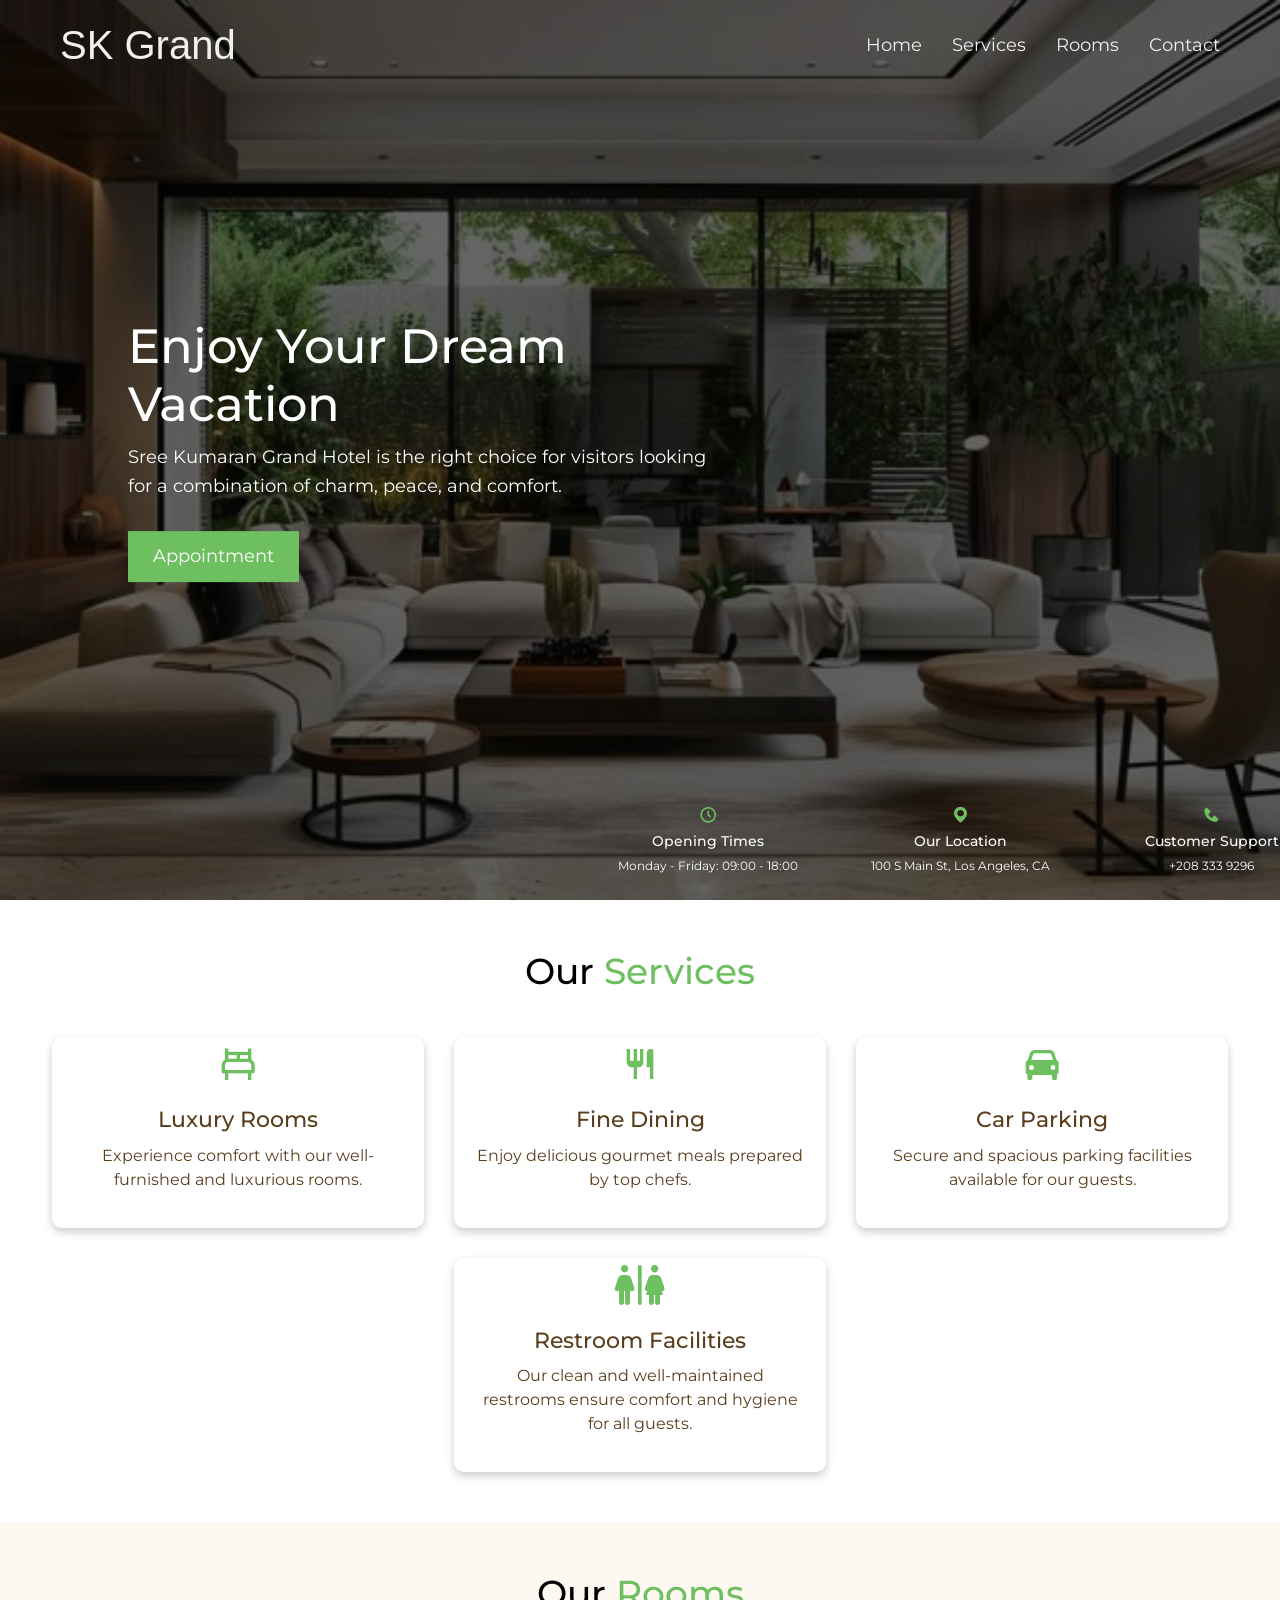
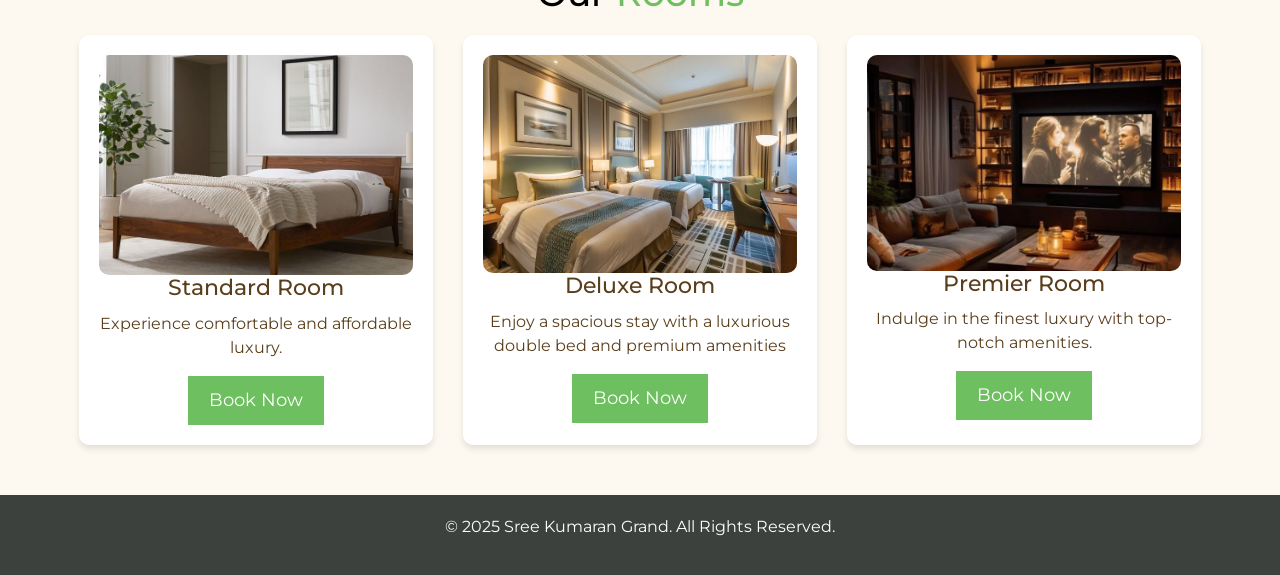
==== index.html @ 03054650 "Update and rename hotel.html to index.html" ====
<!DOCTYPE html><html lang="en">
<head>
    <meta charset="UTF-8">
    <meta name="viewport" content="width=device-width, initial-scale=1.0">
    <title>Sk grand Hotel</title>
    <link href="https://fonts.googleapis.com/css2?family=Montserrat:wght@100..900&display=swap" rel="stylesheet">
    <link rel="stylesheet" href="https://cdnjs.cloudflare.com/ajax/libs/font-awesome/6.0.0/css/all.min.css">
    <link href="https://cdn.jsdelivr.net/npm/bootstrap@5.3.2/dist/css/bootstrap.min.css" rel="stylesheet">
    <link href='https://unpkg.com/boxicons@2.1.4/css/boxicons.min.css' rel='stylesheet'>
    <link rel="stylesheet" href="hotel.css">
</head>
<body>
    
    <header>
       
        <nav>
            <div class="logo">
                <p>SK Grand</p>
            </div>
            <div class="menu-toggle">&#9776;</div>
            <div class="nav-links">
                <a href="#home">Home</a>
                <a href="#services">Services</a>
                <a href="#rooms">Rooms</a>
                <a href="#contact">Contact</a>
            </div>
        </nav>
        <script>
            
                document.addEventListener('DOMContentLoaded', function() {
                    const menuToggle = document.querySelector('.menu-toggle');
                    const navLinks = document.querySelector('.nav-links');
                    
                    menuToggle.addEventListener('click', function() {
                        navLinks.classList.toggle('active');
                        this.classList.toggle('active');
                    });
                    
                    // Close menu when clicking on a link (optional)
                    document.querySelectorAll('.nav-links a').forEach(link => {
                        link.addEventListener('click', () => {
                            navLinks.classList.remove('active');
                            menuToggle.classList.remove('active');
                        });
                    });
                });
                
            // Simple Image Carousel
            document.addEventListener("DOMContentLoaded", function() {
                const images = document.querySelectorAll(".carousel img");
                let currentIndex = 0;
                
                function showNextImage() {
                    images[currentIndex].classList.remove("active");
                    currentIndex = (currentIndex + 1) % images.length;
                    images[currentIndex].classList.add("active");
                }
                
                setInterval(showNextImage, 5000);
            });
        </script>
        
    </header>

    <section id="home">
        <div class="hero">
            <div class="carousel">
                <img src="vitral.jpeg" alt="Hotel View" class="active">
                <img src="home.jpeg" alt="Hotel Lobby">
                <img src="back.jpeg" alt="Hotel Backside">
            </div>
            <div class="hero-text">
                <h1>Enjoy Your Dream Vacation</h1>
                <p>Sree Kumaran Grand Hotel is the right choice for visitors looking for a combination of charm, peace, and comfort.</p>
                <button>Appointment</button>
            </div>
          
               
           
            </div>
        </div>
    </div>
</div>
  </section>
<section class="services" id="services">
    <h2> <span style="color: black;">Our</span> Services</h2> <br>
    <div class="service-container">
        <div class="service-box">
            <i class='bx bx-bed'></i>
            <h3>Luxury Rooms</h3>
            <p>Experience comfort with our well-furnished and luxurious rooms.</p>
        </div>
        <div class="service-box">
            <i class='bx bx-restaurant'></i>
            <h3>Fine Dining</h3>
            <p>Enjoy delicious gourmet meals prepared by top chefs.</p>
        </div>
        <div class="service-box">
            <i class='bx bxs-car'></i>
            <h3>Car Parking</h3>
            <p>Secure and spacious parking facilities available for our guests.</p>
        </div>
        <div class="service-box">
            <i class="fa-solid fa-restroom"></i>  
            <h3>Restroom Facilities</h3>  
            <p>Our clean and well-maintained restrooms ensure comfort and hygiene for all guests.</p>
            
        </div>
    </div>
</section>
<section id="rooms">
    <h2><span style="color: black;">Our</span> Rooms</h2>
    <div class="room-container">
        <div class="room">
            <img src="stand1.jpeg" alt="Standard Room">
            <h3>Standard Room</h3>
            <p>Experience comfortable and affordable luxury.</p>
            <a href="#" class="btn">Book Now</a>
        </div>
        <div class="room">
            <img src="2bed.jpeg" alt="Deluxe Room">
            <h3>Deluxe Room</h3>
            <p>Enjoy a spacious stay with a luxurious double bed and premium amenities</p>
            <a href="#" class="btn">Book Now</a>
        </div>
        <div class="room">
            <img src="pre.jpeg" alt="Premier Room">
            <h3>Premier Room</h3>
            <p>Indulge in the finest luxury with top-notch amenities.</p>
            <a href="#" class="btn">Book Now</a>
        </div>
    </div>
</section>

<footer>
    <div class="cards" id="contact">
        <div class="card-1">
            <i class='bx bx-time-five'></i>
            <h5>Opening Times</h5>
            <p>Monday - Friday: 09:00 - 18:00</p>
        </div>
        <div class="card-2">
            <i class='bx bxs-map'></i>
            <h5>Our Location</h5>
            <p>100 S Main St, Los Angeles, CA</p>
        </div>
        <div class="card-3">
            <i class='bx bxs-phone'></i>
            <h5>Customer Support</h5>
            <p>+208 333 9296</p>
        </div>
    </div>

    <p>&copy; 2025 Sree Kumaran Grand. All Rights Reserved.</p>
</footer>

</body>
</html>
---- hotel.css ----
/* General Styles */
@import url('https://fonts.cdnfonts.com/css/ananda-black');
body {
     overflow-x: hidden;
    width: 100%;
    font-family: 'Montserrat', sans-serif;
    margin: 0;
    padding: 0;
    color: #5a3e1b; /* Sandal Color */
    background: #fff; /* White Background */
}

/* Navbar */
header {
    position: fixed;
    top: 0;
    width: 100%;
    z-index: 1000;
    
    background: transparent; /* Make header background transparent */
    padding: 15px 0; /* Added padding to header */
}

nav {
    display: flex;
    align-items: center;
    justify-content: space-between;
    max-width: 1200px;
    margin: 0 auto;
    padding: 0 20px; /* Changed from 15px to 0 on top/bottom */
    width: 100%; /* Ensure nav takes full width */
}

.logo p {
    font-family: 'Ananda Black', sans-serif;
    color: #f0f0f0;
    font-size: 2.5rem;
    margin: 0;
    padding: 0;
}

.nav-links {
    display: flex;
    gap: 30px;
    margin-left: auto; /* Pushes nav links to the right */
}
.nav-links a {
    color: #f0f0f0;
    text-decoration: none;
    font-size: 1.1rem;
    position: relative;
    padding: 5px 0;
    transition: all 0.3s ease;
}

.nav-links a:hover {
    color: #6ebf5f;
}

.nav-links a::after {
    content: '';
    position: absolute;
    bottom: 0;
    left: 0;
    width: 0;
    height: 2px;
    background: #6ebf5f;
    transition: width 0.3s ease;
}

.nav-links a:hover::after {
    width: 100%;
}

.menu-toggle {
    display: none; /* Hidden by default on desktop */
    font-size: 2rem;
    cursor: pointer;
    color: #f0f0f0; /* Default color */
    transition: all 0.3s ease;
    padding: 5px 10px;
    border-radius: 4px;
}

/* Green color change when active */
.menu-toggle.active {
    color: #6ebf5f; /* Green color */
    background: rgba(110, 191, 95, 0.1); /* Light green background */
    transform: rotate(90deg);
}



/* Hero Section */
#home {
    position: relative;
    height: 100vh;
    margin-top:0px; /* Adjusted to prevent overlap with fixed header */
}

.hero {
    position: relative;
    width: 100%;
    height: 100%;
    overflow: hidden;
}

.carousel {
    position: relative;
    width: 100%;
    height: 100%;
}

.carousel img {
    width: 100%;
    height: 100%;
    object-fit: cover;
    position: absolute;
    top: 0;
    left: 0;
    opacity: 0;
    transition: opacity 1s ease-in-out;
}

.carousel img.active {
    opacity: 1;
}

.hero::after {
    content: "";
    position: absolute;
    top: 0;
    left: 0;
    width: 100%;
    height: 100%;
    background-color: rgba(0, 0, 0, 0.6); /* Darkens the hero section for contrast */
    pointer-events: none;
}

/* Hero Text */
.hero-text {
    position: absolute;
    top: 50%;
    left: 10%;
    transform: translateY(-50%);
    color: #fff;
    max-width: 600px;
    z-index: 1;
}

.hero h1 {
    font-size: 48px;
    margin-bottom: 10px;
}

.hero p {
    font-size: 18px;
    margin-bottom: 30px;
    line-height: 1.6;
}

button {
    background-color: #6ebf5f;
    color: white;
    font-family: 'Montserrat', sans-serif;
    font-size: 18px;
    padding: 12px 25px;
    border: none;
    border-radius: 0px;
    cursor: pointer;
    transition: all 0.3s ease;
}

button:hover {
    background-color: #56a84a;
    transform: translateY(-3px);
}

/* Cards Container */
.cards {
    display: flex;
    justify-content: space-between;
    gap: 5px;
    position: absolute;
    bottom: 0.5rem; /* Reset bottom so cards are not pushed out of view */
    left: 75%;
    transform: translateX(-50%);
    width: 70%;
    max-width: 750px;
    z-index: 2; /* Ensure cards appear above the hero section */
}

/* Individual Cards */
.card-1, .card-2, .card-3 {
    flex: 1;
    min-width: 150px;
    padding: 10px;
    border-radius: 0px;
    /* background: rgba(0, 0, 0, 0.3);
    backdrop-filter: blur(10px);
    box-shadow: 0 4px 6px rgba(0, 0, 0, 0.5); */
    color: #6ebf5f;
    position: relative;
    overflow: hidden;
}

/* Card Content Layout */
.card-content {
    display: flex;
    align-items: flex-start;
    gap: 20px;
}

/* Icon Styling */
i {
    font-size: 19px;
    color: #6ebf5f;
    flex-shrink: 0;
    position: relative;
    bottom: 0.8rem;
}

/* Text Content */
.card-text {
    flex: 1;
    text-align: left;
}

.cards h5 {
    margin: 0 0 10px 0;
    font-size: 0.85rem;
    color: #fff;
    line-height: 1.3;
    position: relative;
    bottom: 0.6rem;
}

.cards p {
    margin: 0;
    font-size: 0.75rem;
    color: #fff;
    line-height: 1;
    position: relative;
    bottom: 0.6rem;
}



/* Services Section */
.services {
    text-align: center;
    padding: 50px 20px;
}

h2 {
    font-size: 36px;
    margin-bottom: 20px;
    color: #6ebf5f;
}

.service-container {
    display: flex;
    justify-content: center;
    flex-wrap: wrap;
    gap: 20px;
}

.service-box {
    background: white;
    padding: 20px;
    border-radius: 10px;
    text-align: center;
    width: 250px;
    box-shadow: 0 4px 10px rgba(0, 0, 0, 0.2);
}

.service-box i {
    font-size: 40px;
    color: #6ebf5f;
    margin-bottom: 10px;
}

h3 {
    font-size: 22px;
    margin-bottom: 10px;
}

/* Button */
.btn {
    background: #6ebf5f; /* Light Green */
    color: white;
    padding: 10px 20px;
    text-decoration: none;
    border-radius: 0px;
    font-size: 18px;
    transition: 0.3s;
}

.btn:hover {
    background: #56a84a; /* Darker green on hover */
}

/* Rooms Section */
#rooms {
    padding: 50px;
    text-align: center;
    background: #fdf8f0;
    color: #5a3e1b;
}

.room-container {
    display: flex;
    justify-content: center;
    gap: 20px;
}

.room {
    background: white;
    padding: 20px;
    border-radius: 10px;
    width: 30%;
    box-shadow: 0px 4px 6px rgba(0, 0, 0, 0.1);
}

.room img {
    width: 100%;
    border-radius: 10px;
}

/* Footer */
footer {
    text-align: center;
    padding: 20px;
    background-color: #3d413d;
    color: white;
}



html {
    scroll-behavior: smooth;
  }
  

  

  
  /* Mobile View - Small Sidebar Menu */
@media (max-width: 768px) {
    /* Toggle Button - Always Visible */
    .menu-toggle {
        display: block;
        font-size: 2rem;
        cursor: pointer;
        color: #fff;
        transition: all 0.3s ease;
        padding: 10px;
        border-radius: 4px;
        position: fixed;
        top: 15px;
        right: 15px;
        z-index: 2000; /* Above everything */
    }

    /* Nav Links - Hidden Off-Screen by Default */
    .nav-links {
        position: fixed;
        top: 0;
       
        right: -200px; /* Start off-screen */
        width: 200px; /* Small sidebar width */
        height: 50vh;
        background-color: rgba(0, 0, 0, 0.9); /* Dark background */
        display: flex;
        flex-direction: column;
        align-items: center;
        justify-content: center;
        transition: right 0.3s ease-in-out;
        z-index: 1000;
    }

    /* Show Small Sidebar When Active */
    .nav-links.show {
        right: 0; /* Slide in */
    }

    /* Adjust Nav Link Styles */
    .nav-links a {
        color: white;
        font-size: 1.2rem;
        margin: 10px 0;
        text-decoration: none;
        transition: color 0.3s ease;
    }

    .nav-links a:hover {
        color: #6ebf5f;
    }

    /* Shrink Toggle Button When Menu is Open */
    .menu-toggle.active {
        background: rgba(255, 255, 255, 0.1);
        padding: 8px 12px;
        font-size: 1.8rem;
        transform: rotate(90deg);
    }
}


  
/* Ensure Mobile View Also Shows Cards in One Line */
@media (max-width: 768px) {
    .cards {
        display: flex;
        flex-wrap: nowrap; /* Keep side by side */
        gap: 5px;
        position: absolute; /* Allow for manual positioning */
        top: 33rem; /* Adjust this value to move the cards lower or higher */
        left: -1%; /* Adjust this value to move the cards left or right */
        transform: translateX(0); 
    }
    .card-1, .card-2, .card-3 {
        flex: 1 1 33%; /* Keep them equal in width */
    }
}


/* Default (Desktop) - Ensures proper layout on larger screens */
@media (min-width: 1024px) {
    .service-container, .room-container {
        display: flex;
        justify-content: center;
        flex-wrap: wrap;
        gap: 30px;
    }

    .service-box, .room {
        width: 30%;
        padding: 20px;
    }
}

/* Laptop (Medium Screens) */
@media (max-width: 1024px) {
    .service-container, .room-container {
        display: flex;
        flex-wrap: wrap;
        justify-content: center;
        gap: 20px;
    }

    .service-box, .room {
        width: 45%; /* Adjust width for a better fit */
        padding: 15px;
    }
}

/* Tablet (Smaller Screens) */
@media (max-width: 768px) {
    .service-container, .room-container {
        flex-direction: column;
        align-items: center;
        gap: 20px;
    }

    .service-box, .room {
        width: 80%;
        padding: 15px;
    }
}

/* Mobile (Very Small Screens) */
@media (max-width: 480px) {
    .service-container, .room-container {
        flex-direction: column;
        align-items: center;
        gap: 15px;
    }

    .service-box, .room {
        width: 90%; /* Make full width for small screens */
        padding: 10px;
    }
}
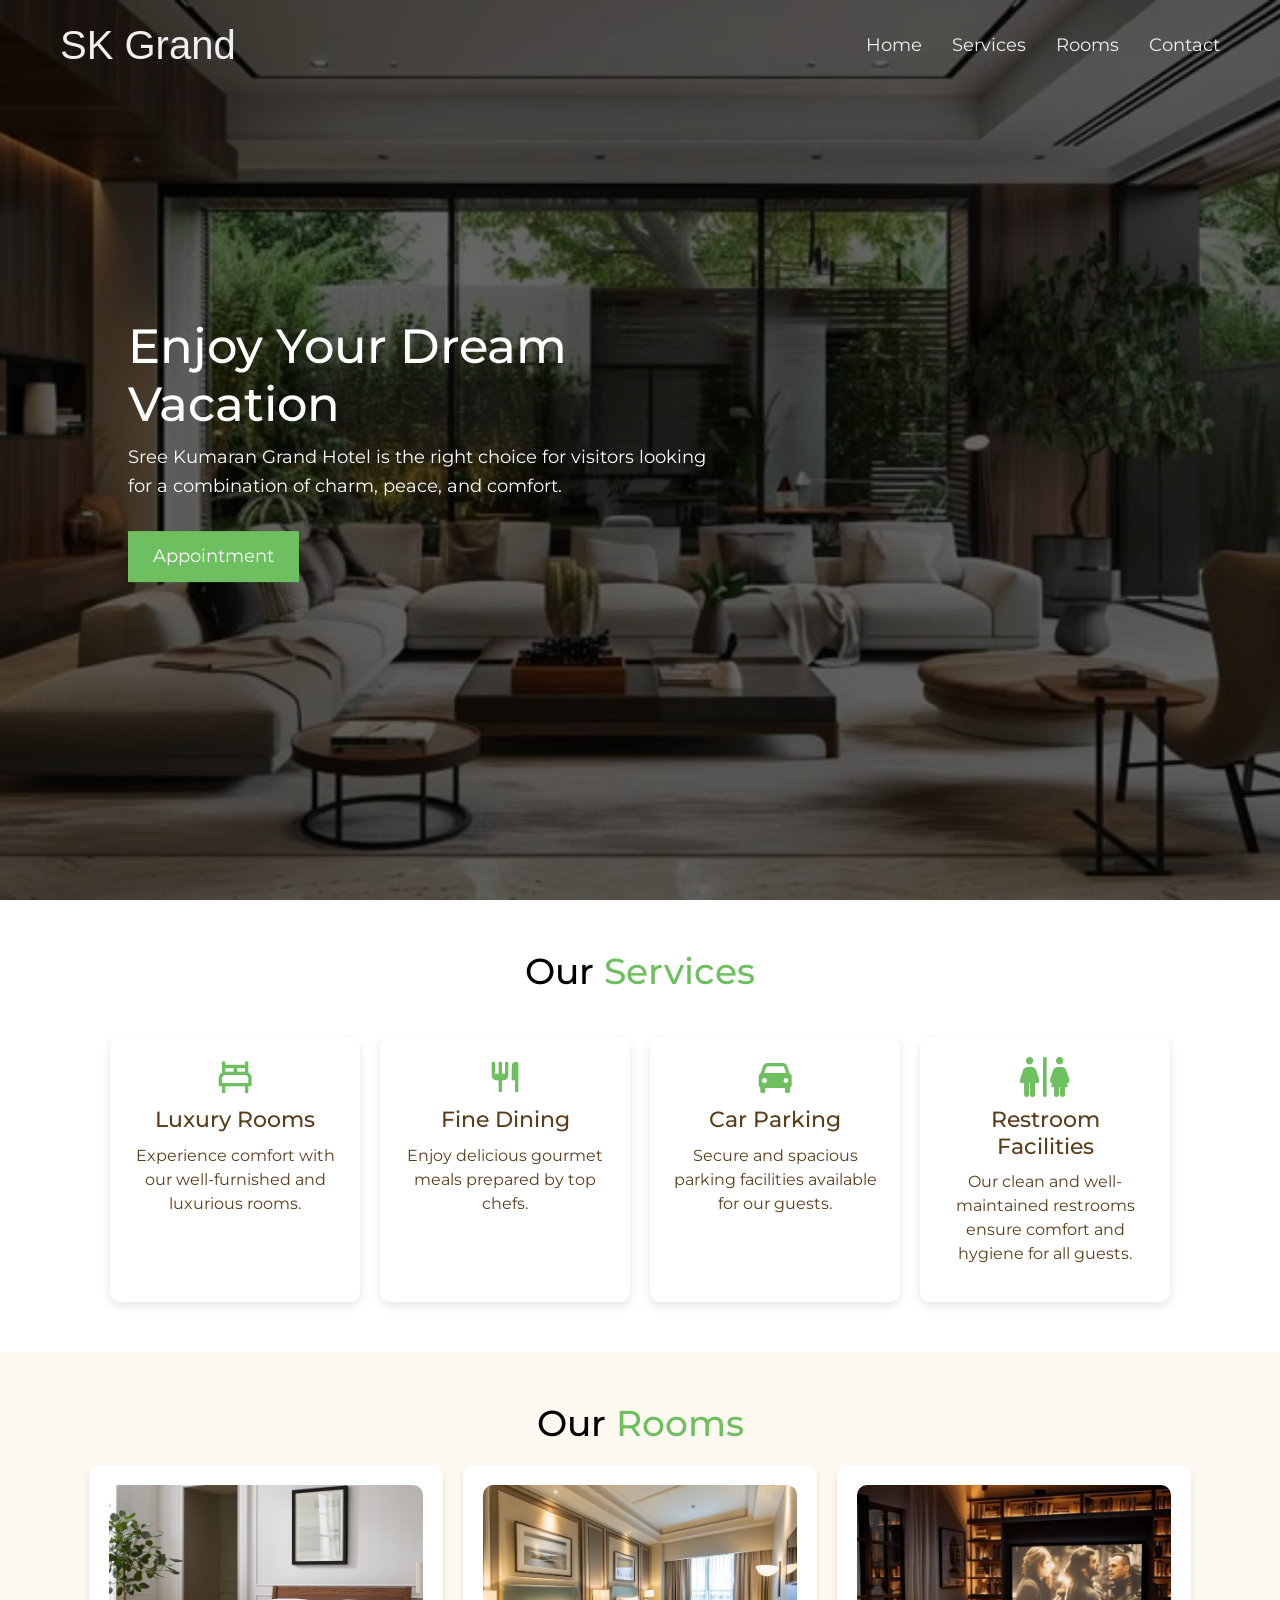
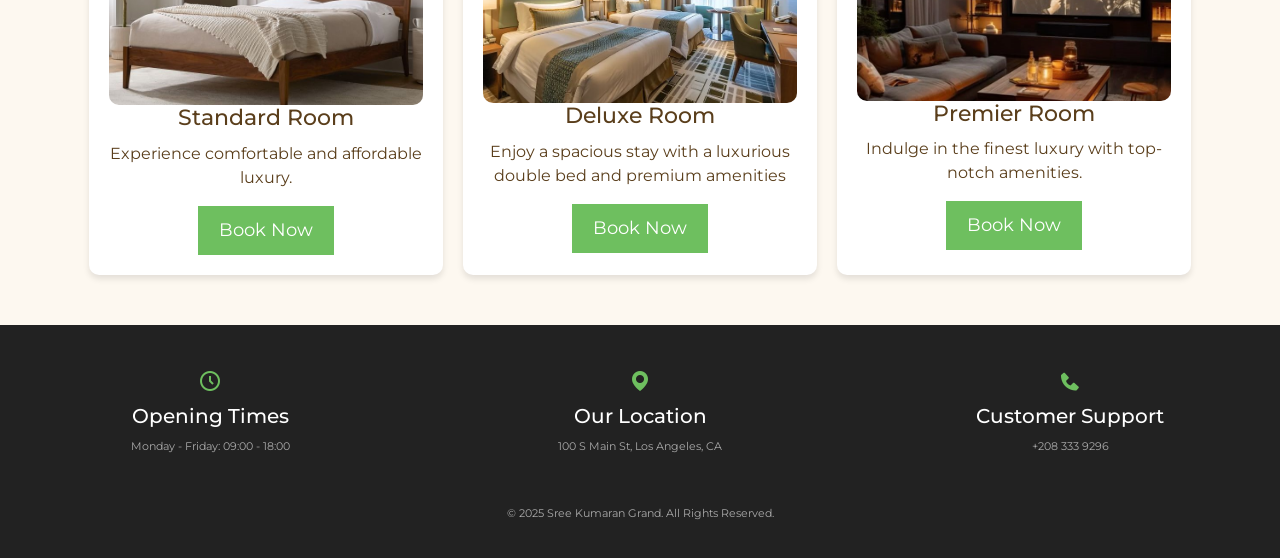
==== commit 825734c3: "Update index.html" ====
--- a/index.html
+++ b/index.html
@@ -7,7 +7,7 @@
     <link rel="stylesheet" href="https://cdnjs.cloudflare.com/ajax/libs/font-awesome/6.0.0/css/all.min.css">
     <link href="https://cdn.jsdelivr.net/npm/bootstrap@5.3.2/dist/css/bootstrap.min.css" rel="stylesheet">
     <link href='https://unpkg.com/boxicons@2.1.4/css/boxicons.min.css' rel='stylesheet'>
-    <link rel="stylesheet" href="hotel.css">
+    <link rel="stylesheet" href="index.css">
 </head>
 <body>
     
--- a/index.css
+++ b/index.css
@@ -0,0 +1,493 @@
+/* General Styles */
+@import url('https://fonts.cdnfonts.com/css/ananda-black');
+body {
+     overflow-x: hidden;
+    width: 100%;
+    font-family: 'Montserrat', sans-serif;
+    margin: 0;
+    padding: 0;
+    color: #5a3e1b; /* Sandal Color */
+    background: #fff; /* White Background */
+}
+
+/* Navbar */
+header {
+    position: fixed;
+    top: 0;
+    width: 100%;
+    z-index: 1000;
+    
+    background: transparent; /* Make header background transparent */
+    padding: 15px 0; /* Added padding to header */
+}
+
+nav {
+    display: flex;
+    align-items: center;
+    justify-content: space-between;
+    max-width: 1200px;
+    margin: 0 auto;
+    padding: 0 20px; /* Changed from 15px to 0 on top/bottom */
+    width: 100%; /* Ensure nav takes full width */
+}
+
+.logo p {
+    font-family: 'Ananda Black', sans-serif;
+    color: #f0f0f0;
+    font-size: 2.5rem;
+    margin: 0;
+    padding: 0;
+}
+
+.nav-links {
+    display: flex;
+    gap: 30px;
+    margin-left: auto; /* Pushes nav links to the right */
+}
+.nav-links a {
+    color: #f0f0f0;
+    text-decoration: none;
+    font-size: 1.1rem;
+    position: relative;
+    padding: 5px 0;
+    transition: all 0.3s ease;
+}
+
+.nav-links a:hover {
+    color: #6ebf5f;
+}
+
+.nav-links a::after {
+    content: '';
+    position: absolute;
+    bottom: 0;
+    left: 0;
+    width: 0;
+    height: 2px;
+    background: #6ebf5f;
+    transition: width 0.3s ease;
+}
+
+.nav-links a:hover::after {
+    width: 100%;
+}
+
+.menu-toggle {
+    display: none; /* Hidden by default on desktop */
+    font-size: 2rem;
+    cursor: pointer;
+    color: #74e701; /* Default color */
+    transition: all 0.3s ease;
+    padding: 5px 10px;
+    border-radius: 4px;
+}
+
+/* Green color change when active */
+.menu-toggle.active {
+    color: #eaf0e9; /* Green color */
+    background: rgba(110, 191, 95, 0.1); /* Light green background */
+    transform: rotate(90deg);
+}
+
+
+
+/* Hero Section */
+#home {
+    position: relative;
+    height: 100vh;
+    margin-top:0px; /* Adjusted to prevent overlap with fixed header */
+}
+
+.hero {
+    position: relative;
+    width: 100%;
+    height: 100%;
+    overflow: hidden;
+}
+
+.carousel {
+    position: relative;
+    width: 100%;
+    height: 100%;
+}
+
+.carousel img {
+    width: 100%;
+    height: 100%;
+    object-fit: cover;
+    position: absolute;
+    top: 0;
+    left: 0;
+    opacity: 0;
+    transition: opacity 1s ease-in-out;
+}
+
+.carousel img.active {
+    opacity: 1;
+}
+
+.hero::after {
+    content: "";
+    position: absolute;
+    top: 0;
+    left: 0;
+    width: 100%;
+    height: 100%;
+    background-color: rgba(0, 0, 0, 0.6); /* Darkens the hero section for contrast */
+    pointer-events: none;
+}
+
+/* Hero Text */
+.hero-text {
+    position: absolute;
+    top: 50%;
+    left: 10%;
+    transform: translateY(-50%);
+    color: #fff;
+    max-width: 600px;
+    z-index: 1;
+}
+
+.hero h1 {
+    font-size: 48px;
+    margin-bottom: 10px;
+}
+
+.hero p {
+    font-size: 18px;
+    margin-bottom: 30px;
+    line-height: 1.6;
+}
+
+button {
+    background-color: #6ebf5f;
+    color: white;
+    font-family: 'Montserrat', sans-serif;
+    font-size: 18px;
+    padding: 12px 25px;
+    border: none;
+    border-radius: 0px;
+    cursor: pointer;
+    transition: all 0.3s ease;
+}
+
+button:hover {
+    background-color: #56a84a;
+    transform: translateY(-3px);
+}
+
+
+/* Services Section */
+.services {
+    text-align: center;
+    padding: 50px 20px;
+}
+
+h2 {
+    font-size: 36px;
+    margin-bottom: 20px;
+    color: #6ebf5f;
+}
+
+.service-container {
+    display: flex;
+    justify-content: center;
+    flex-wrap: wrap;
+    gap: 20px;
+}
+
+.service-box {
+    background: white;
+    padding: 20px;
+    border-radius: 10px;
+    text-align: center;
+    width: 250px;
+    box-shadow: 0 4px 10px rgba(0, 0, 0, 0.1);
+}
+
+.service-box i {
+    font-size: 40px;
+    color: #6ebf5f;
+    margin-bottom: 10px;
+}
+
+h3 {
+    font-size: 22px;
+    margin-bottom: 10px;
+}
+
+/* Button */
+.btn {
+    background: #6ebf5f; /* Light Green */
+    color: white;
+    padding: 10px 20px;
+    text-decoration: none;
+    border-radius: 0px;
+    font-size: 18px;
+    transition: 0.3s;
+}
+
+.btn:hover {
+    background: #56a84a; /* Darker green on hover */
+}
+
+/* Rooms Section */
+#rooms {
+    padding: 50px;
+    text-align: center;
+    background: #fdf8f0;
+    color: #5a3e1b;
+}
+
+.room-container {
+    display: flex;
+    justify-content: center;
+    gap: 20px;
+}
+
+.room {
+    background: white;
+    padding: 20px;
+    border-radius: 10px;
+    width: 30%;
+    box-shadow: 0px 4px 6px rgba(0, 0, 0, 0.1);
+}
+
+.room img {
+    width: 100%;
+    border-radius: 10px;
+}
+
+footer {
+    background: #222; /* Set a background for visibility */
+    padding: 20px 0;
+    text-align: center;
+    color: #fff;
+    position: relative;
+    bottom: 0;
+    width: 100%;
+}
+
+/* Ensure Cards Stay Inside Footer */
+footer .cards {
+    display: flex;
+    justify-content: center;
+    gap: 10px;
+    flex-wrap: wrap; /* Allows wrapping on small screens */
+    width: 100%;
+    padding: 10px 0;
+}
+
+.card-1, .card-2, .card-3 {
+    /* Semi-transparent background */
+    padding: 15px;
+    border-radius: 10px;
+    color: white;
+    flex: 1;
+    min-width: 180px;
+    text-align: center;
+}
+
+/* Footer Text */
+footer p {
+    margin-top: 10px;
+    font-size: 11px;
+    color: #aaa;
+}
+
+/* Make Icons Bigger */
+i {
+    color: #6ebf5f;
+    font-size: 1.5rem; /* Adjust size as needed */
+    margin-bottom: 10px; /* Add space below icon */
+}
+
+html {
+    scroll-behavior: smooth;
+  }
+  
+
+  
+/* Media Queries for All Device Sizes */
+@media only screen and (max-width: 1200px) {
+    /* Large tablets and small laptops */
+    nav {
+        padding: 0 15px;
+    }
+    .hero-text {
+        left: 5%;
+        max-width: 500px;
+    }
+    .hero h1 {
+        font-size: 42px;
+    }
+    .service-container {
+        justify-content: space-around;
+    }
+}
+
+@media only screen and (max-width: 992px) {
+    /* Tablets landscape */
+    .nav-links {
+        gap: 15px;
+    }
+    .logo p {
+        font-size: 2rem;
+    }
+    .hero h1 {
+        font-size: 36px;
+    }
+    .hero p {
+        font-size: 16px;
+        margin-bottom: 20px;
+    }
+    .room-container {
+        flex-wrap: wrap;
+    }
+    .room {
+        width: 45%;
+        margin-bottom: 20px;
+    }
+    footer .cards {
+        flex-direction: column;
+        align-items: center;
+    }
+    .card-1, .card-2, .card-3 {
+        width: 80%;
+        margin-bottom: 15px;
+    }
+}
+
+@media only screen and (max-width: 768px) {
+    /* Tablets portrait and large phones - ONLY CHANGED TOGGLE AND NAV SIZES */
+    .nav-links {
+        width: 65%; /* Reduced from 70% */
+        padding-top: 70px; /* Reduced from 80px */
+        gap: 20px; /* Reduced from 30px */
+    }
+    .nav-links a {
+        font-size: 1.3rem; /* Reduced from 1.5rem */
+        padding: 8px 15px; /* Reduced from 10px 20px */
+    }
+    .menu-toggle {
+        font-size: 1.6rem; /* Added to control toggle size */
+        padding: 6px; /* Reduced padding */
+    }
+    /* REST OF YOUR ORIGINAL 768px MEDIA QUERY REMAINS EXACTLY THE SAME */
+    .nav-links {
+        position: fixed;
+        top: 0;
+        right: -100%;
+        height: 100vh;
+        background: rgba(0, 0, 0, 0.95);
+        flex-direction: column;
+        align-items: center;
+        justify-content: center;
+        transition: right 0.4s ease-in-out;
+        z-index: 999;
+        margin: 0;
+    }
+    .nav-links.active {
+        right: 0;
+    }
+    .nav-links a:hover {
+        color: #6ebf5f;
+        background: rgba(255, 255, 255, 0.1);
+    }
+    .menu-toggle {
+        display: block;
+        position: relative;
+        z-index: 1000;
+        background: transparent;
+        border: none;
+        cursor: pointer;
+    }
+    .menu-toggle.active {
+        color: #6ebf5f;
+    }
+    .hero-text {
+        left: 50%;
+        transform: translate(-50%, -50%);
+        text-align: center;
+        width: 90%;
+    }
+    .hero h1 {
+        font-size: 32px;
+    }
+    .service-box {
+        width: 45%;
+        min-width: 200px;
+    }
+}
+
+@media only screen and (max-width: 576px) {
+    /* Phones - ONLY CHANGED TOGGLE AND NAV SIZES */
+    .nav-links {
+        width: 70%; /* Reduced from 80% */
+    }
+    .nav-links a {
+        font-size: 1.1rem; /* Reduced from 1.3rem */
+        padding: 7px 12px; /* Reduced from 8px 15px */
+    }
+    .menu-toggle {
+        font-size: 1.4rem; /* Reduced from 1.6rem */
+        padding: 5px; /* Reduced padding */
+    }
+    /* REST OF YOUR ORIGINAL 576px MEDIA QUERY REMAINS EXACTLY THE SAME */
+    .logo p {
+        font-size: 1.8rem;
+    }
+    .hero h1 {
+        font-size: 28px;
+    }
+    .hero p {
+        font-size: 14px;
+    }
+    button, .btn {
+        padding: 10px 18px;
+        font-size: 16px;
+    }
+    .service-box {
+        width: 100%;
+    }
+    .room {
+        width: 100%;
+    }
+    footer .cards {
+        width: 100%;
+    }
+    .card-1, .card-2, .card-3 {
+        width: 90%;
+    }
+}
+
+@media only screen and (max-width: 400px) {
+    /* Small phones - ONLY CHANGED TOGGLE AND NAV SIZES */
+    .nav-links {
+        width: 75%; /* Reduced from 85% */
+    }
+    .nav-links a {
+        font-size: 1rem; /* Minimum readable size */
+        padding: 6px 10px; /* Minimal padding */
+    }
+    .menu-toggle {
+        font-size: 1.2rem; /* Smallest practical size */
+        padding: 4px; /* Minimal padding */
+    }
+    /* REST OF YOUR ORIGINAL 400px MEDIA QUERY REMAINS EXACTLY THE SAME */
+    .logo p {
+        font-size: 1.5rem;
+    }
+    .hero h1 {
+        font-size: 24px;
+    }
+    .hero-text {
+        width: 95%;
+    }
+    h2 {
+        font-size: 28px;
+    }
+    h3 {
+        font-size: 20px;
+    }
+}
